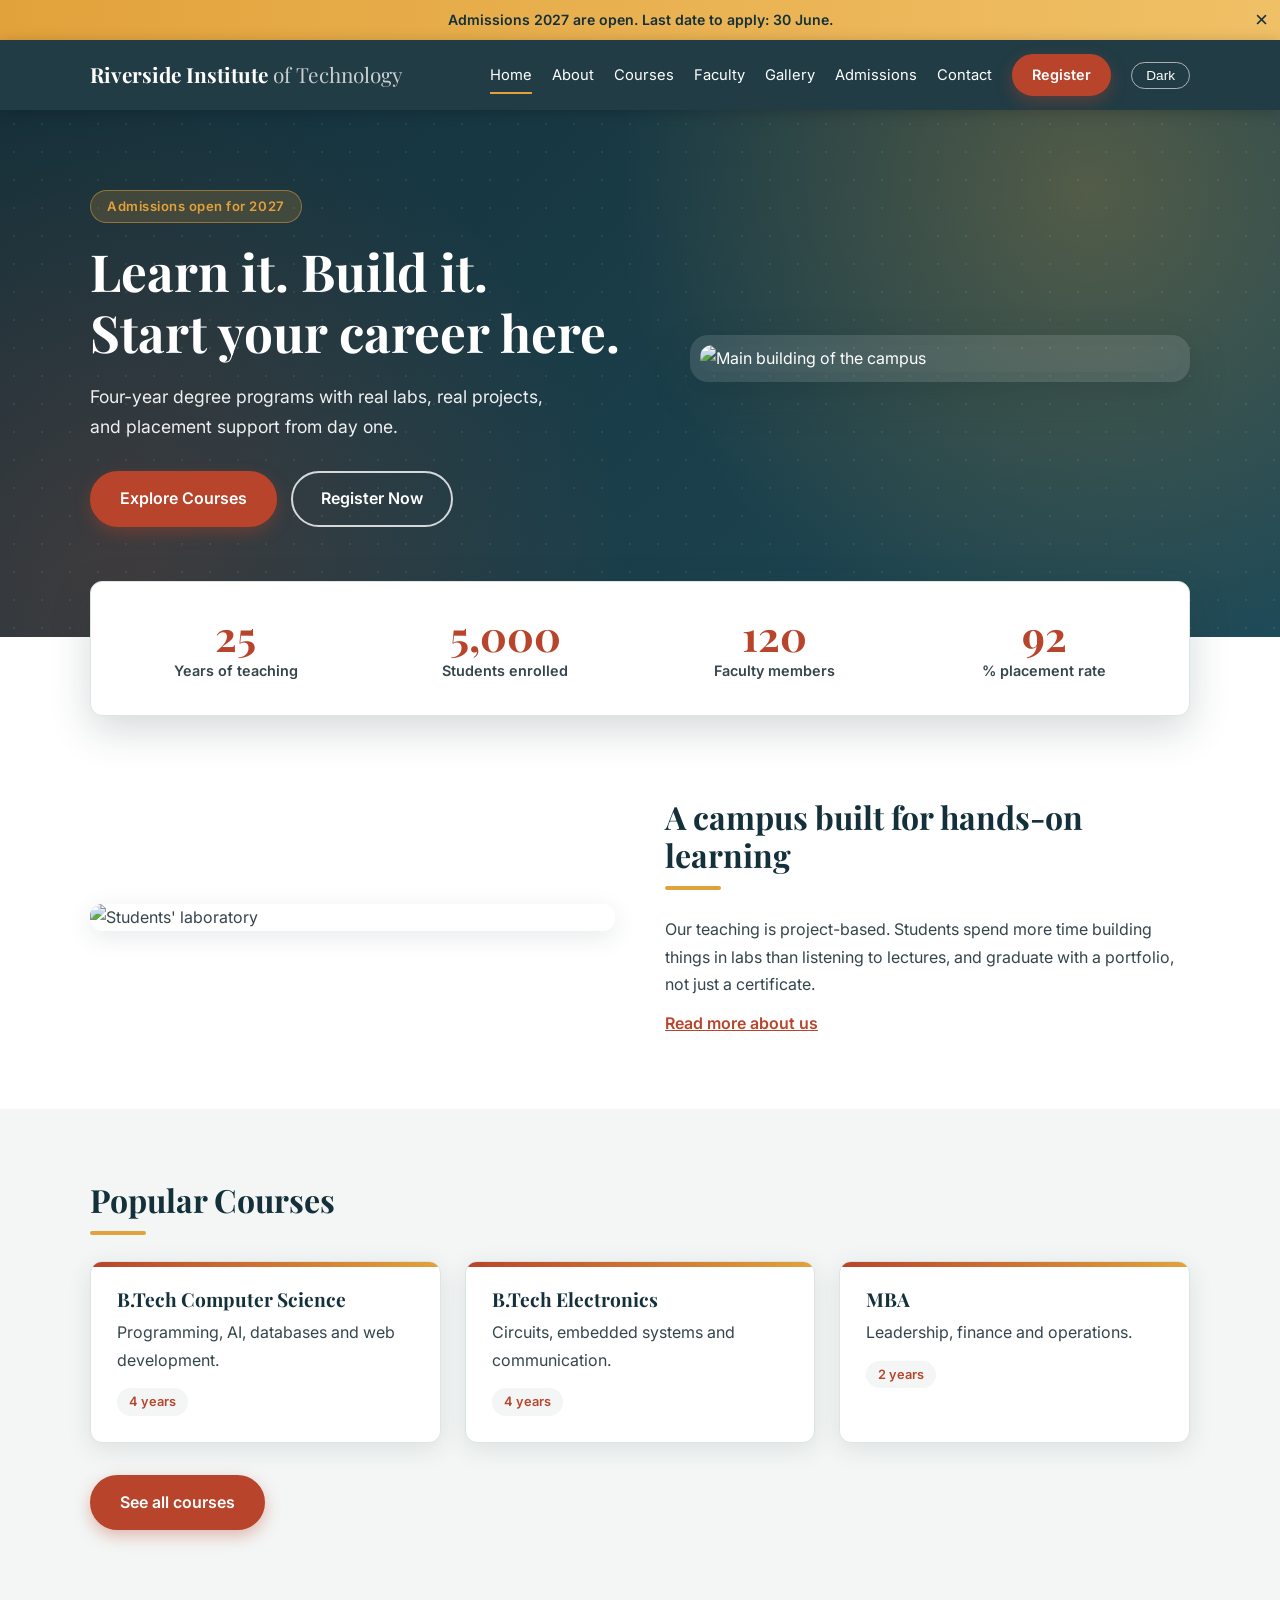
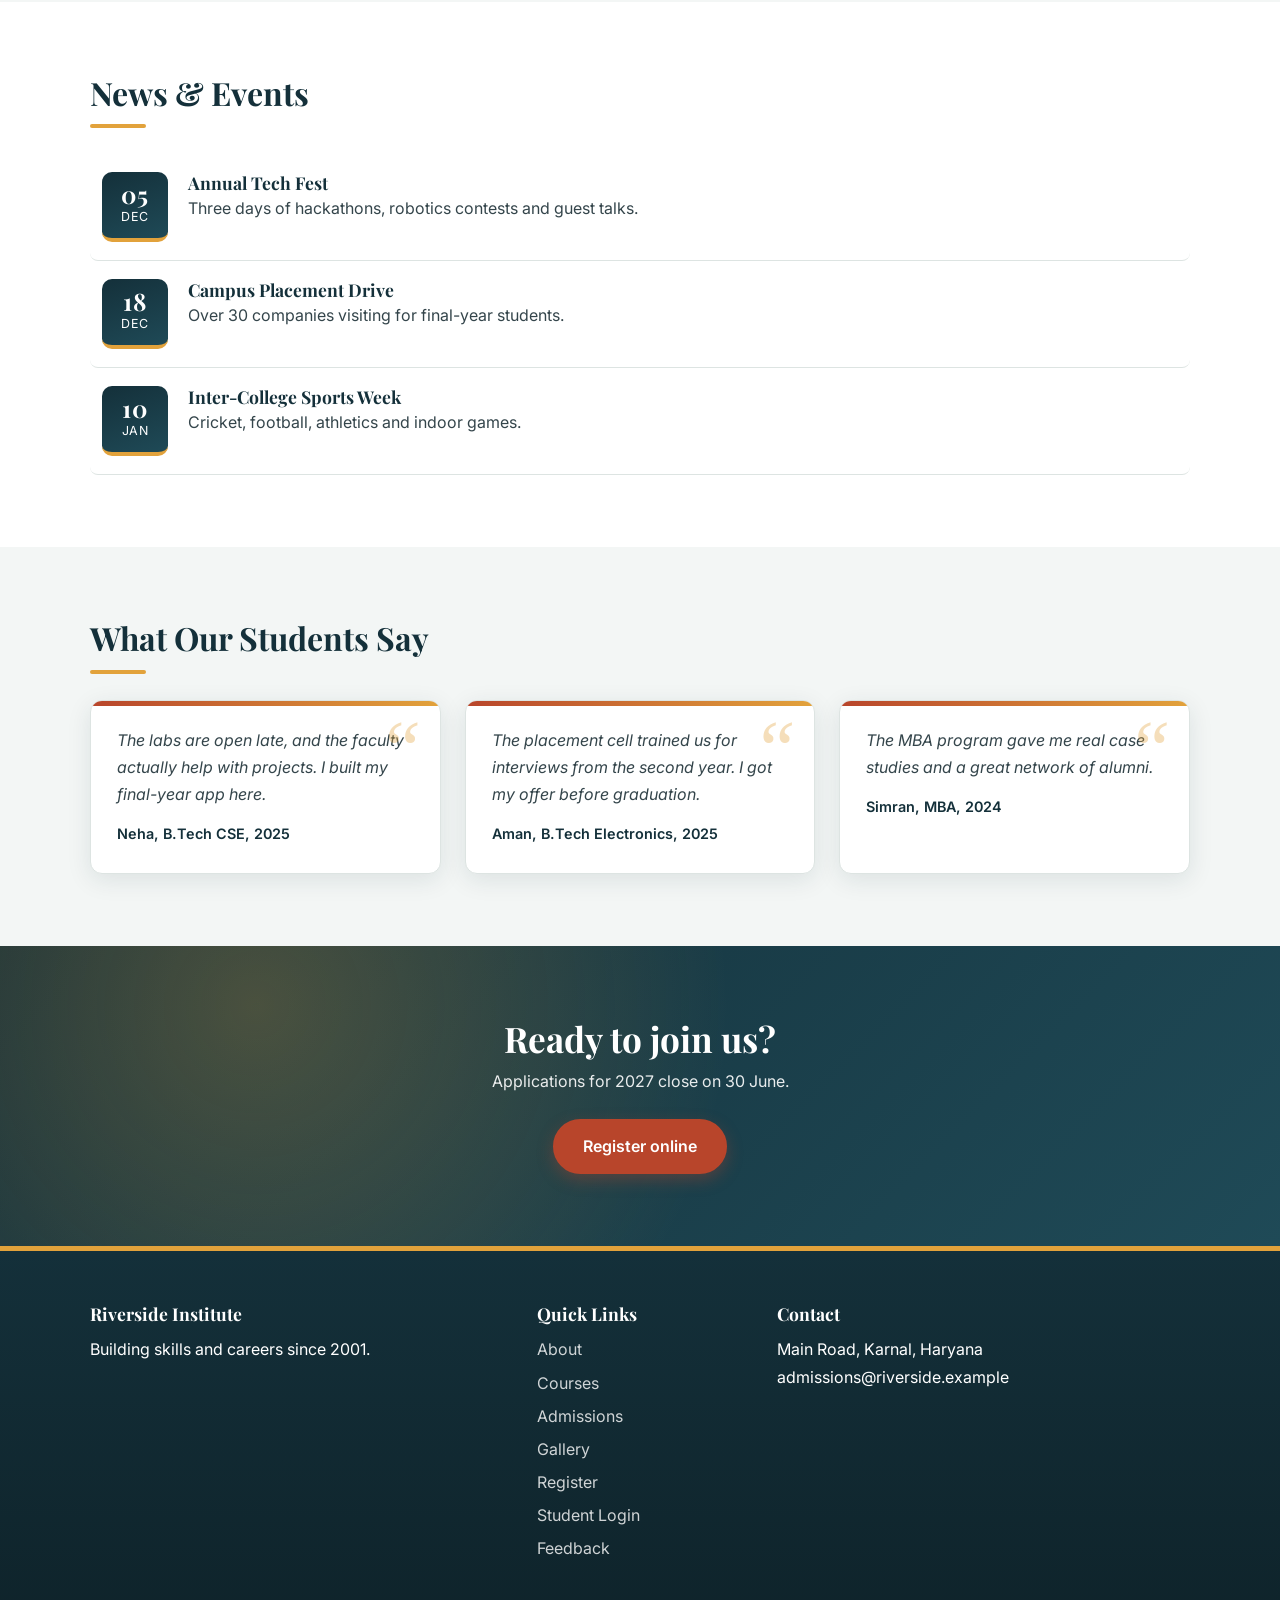
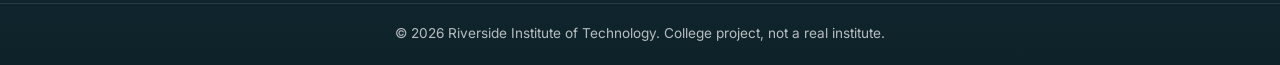
==== index.html @ 5cc5d1d5 "Add files via upload" ====
<!DOCTYPE html>
<html lang="en">
<head>
  <meta charset="UTF-8">
  <meta name="viewport" content="width=device-width, initial-scale=1.0">
  <title>Home | Riverside Institute of Technology</title>
  <link rel="preconnect" href="https://fonts.googleapis.com">
  <link rel="preconnect" href="https://fonts.gstatic.com" crossorigin>
  <link href="https://fonts.googleapis.com/css2?family=Inter:wght@400;600&family=Playfair+Display:wght@600;700&display=swap" rel="stylesheet">
  <link rel="stylesheet" href="style.css">
</head>
<body>
  <div id="announce" class="announce"><span>Admissions 2027 are open. Last date to apply: 30 June.</span><button id="announce-close" aria-label="Close announcement">&times;</button></div>

  <!-- HEADER (same on every page) -->
  <header class="site-header">
    <div class="container header-inner">
      <a href="index.html" class="logo">Riverside Institute<span> of Technology</span></a>
      <button id="menu-btn" class="menu-btn" aria-label="Open menu">Menu</button>
      <nav id="nav" class="nav">
        <a href="index.html" class="current">Home</a>
        <a href="about.html">About</a>
        <a href="courses.html">Courses</a>
        <a href="faculty.html">Faculty</a>
        <a href="gallery.html">Gallery</a>
        <a href="admissions.html">Admissions</a>
        <a href="contact.html">Contact</a>
        <a href="register.html" class="btn btn-small">Register</a>
        <button id="theme-btn" class="theme-btn" aria-label="Switch dark mode">Dark</button>
      </nav>
    </div>
  </header>


  <section class="hero">
    <div class="container hero-grid">
      <div>
        <span class="eyebrow">Admissions open for 2027</span>
        <h1>Learn it. Build it.<br>Start your career here.</h1>
        <p>Four-year degree programs with real labs, real projects, and placement support from day one.</p>
        <a href="courses.html" class="btn">Explore Courses</a>
        <a href="register.html" class="btn btn-outline">Register Now</a>
      </div>
      <div class="hero-img"><img src="images/campus.svg" alt="Main building of the campus" class="photo"></div>
    </div>
  </section>

  <section class="stats">
    <div class="container stats-grid">
      <div><strong data-target="25">0</strong><span>Years of teaching</span></div>
      <div><strong data-target="5000">0</strong><span>Students enrolled</span></div>
      <div><strong data-target="120">0</strong><span>Faculty members</span></div>
      <div><strong data-target="92">0</strong><span>% placement rate</span></div>
    </div>
  </section>

  <section class="section">
    <div class="container two-col">
      <img src="images/lab.svg" alt="Students' laboratory" class="photo" loading="lazy">
      <div>
        <h2>A campus built for hands-on learning</h2>
        <p>Our teaching is project-based. Students spend more time building things in labs than listening to lectures, and graduate with a portfolio, not just a certificate.</p>
        <p><a class="link" href="about.html">Read more about us</a></p>
      </div>
    </div>
  </section>

  <section class="section alt">
    <div class="container">
      <h2>Popular Courses</h2>
      <div class="cards">
        <article class="card"><h3>B.Tech Computer Science</h3><p>Programming, AI, databases and web development.</p><small>4 years</small></article>
        <article class="card"><h3>B.Tech Electronics</h3><p>Circuits, embedded systems and communication.</p><small>4 years</small></article>
        <article class="card"><h3>MBA</h3><p>Leadership, finance and operations.</p><small>2 years</small></article>
      </div>
      <p class="more"><a class="btn" href="courses.html">See all courses</a></p>
    </div>
  </section>

  <section class="section">
    <div class="container">
      <h2>News &amp; Events</h2>
      <ul class="events">
        <li><div class="date"><b>05</b>Dec</div><div><h3>Annual Tech Fest</h3><p>Three days of hackathons, robotics contests and guest talks.</p></div></li>
        <li><div class="date"><b>18</b>Dec</div><div><h3>Campus Placement Drive</h3><p>Over 30 companies visiting for final-year students.</p></div></li>
        <li><div class="date"><b>10</b>Jan</div><div><h3>Inter-College Sports Week</h3><p>Cricket, football, athletics and indoor games.</p></div></li>
      </ul>
    </div>
  </section>

  <section class="section alt">
    <div class="container">
      <h2>What Our Students Say</h2>
      <div class="cards">
        <blockquote class="card quote">The labs are open late, and the faculty actually help with projects. I built my final-year app here.<cite>Neha, B.Tech CSE, 2025</cite></blockquote>
        <blockquote class="card quote">The placement cell trained us for interviews from the second year. I got my offer before graduation.<cite>Aman, B.Tech Electronics, 2025</cite></blockquote>
        <blockquote class="card quote">The MBA program gave me real case studies and a great network of alumni.<cite>Simran, MBA, 2024</cite></blockquote>
      </div>
    </div>
  </section>

  <section class="cta">
    <div class="container"><h2>Ready to join us?</h2><p>Applications for 2027 close on 30 June.</p><a href="register.html" class="btn">Register online</a></div>
  </section>

  <!-- FOOTER (same on every page) -->
  <footer class="footer">
    <div class="container footer-grid">
      <div><h3>Riverside Institute</h3><p>Building skills and careers since 2001.</p></div>
      <div><h3>Quick Links</h3><a href="about.html">About</a><a href="courses.html">Courses</a><a href="admissions.html">Admissions</a><a href="gallery.html">Gallery</a><a href="register.html">Register</a><a href="login.html">Student Login</a><a href="feedback.html">Feedback</a></div>
      <div><h3>Contact</h3><p>Main Road, Karnal, Haryana<br>admissions@riverside.example</p></div>
    </div>
    <p class="copy">&copy; 2026 Riverside Institute of Technology. College project, not a real institute.</p>
  </footer>
  <button id="to-top" class="to-top" aria-label="Back to top">&uarr;</button>
  <script src="script.js"></script>
</body>
</html>
---- style.css ----
/* =====================================================================
   STYLE SHEET, used by every page.
   Change colors in section 1 and the whole site updates.
   ===================================================================== */

/* ---------- 1. COLORS, FONTS & BASICS ---------- */
:root {
  --ink: #14303a;        /* deep teal: header, footer, banners */
  --ink-2: #1f4a57;      /* lighter teal for gradients */
  --accent: #b8452b;     /* brick red: buttons */
  --gold: #e2a23b;       /* highlights */
  --heading: #14303a;
  --bg: #ffffff;
  --soft: #f3f6f5;       /* alternate sections */
  --card: #ffffff;
  --line: #dde4e2;
  --text: #34454b;
  --shadow: 0 6px 24px rgba(20, 48, 58, .10);
  --shadow-lg: 0 14px 40px rgba(20, 48, 58, .18);
  --radius: 12px;
}
[data-theme="dark"] {
  --heading: #f0f4f5;
  --bg: #0e181d;
  --soft: #142329;
  --card: #1a2d35;
  --line: #2b434d;
  --text: #cbd8db;
  --shadow: 0 6px 24px rgba(0, 0, 0, .35);
  --shadow-lg: 0 14px 40px rgba(0, 0, 0, .5);
}
* { box-sizing: border-box; margin: 0; padding: 0; }
html { scroll-behavior: smooth; }
body { font-family: "Inter", system-ui, Arial, sans-serif; color: var(--text); background: var(--bg); line-height: 1.7; transition: background .3s, color .3s; }
h1, h2, h3 { font-family: "Playfair Display", Georgia, "Times New Roman", serif; color: var(--heading); line-height: 1.2; }
a { color: inherit; }
img { max-width: 100%; display: block; }
::selection { background: var(--gold); color: #14303a; }
.container { width: 90%; max-width: 1100px; margin: 0 auto; }
.narrow { max-width: 780px; }

/* ---------- 2. BUTTONS ---------- */
.btn { display: inline-block; background: var(--accent); color: #fff; border: 2px solid var(--accent); padding: 12px 28px; text-decoration: none; font-size: 1rem; font-weight: 600; cursor: pointer; border-radius: 999px; box-shadow: 0 6px 16px rgba(184, 69, 43, .35); transition: transform .2s, box-shadow .2s, background .2s; }
.btn:hover { background: #9c3822; border-color: #9c3822; transform: translateY(-2px); box-shadow: 0 10px 22px rgba(184, 69, 43, .4); }
.btn-outline { background: transparent; border-color: rgba(255, 255, 255, .8); margin-left: 10px; box-shadow: none; }
.btn-outline:hover { background: #fff; color: var(--ink); border-color: #fff; box-shadow: none; }
.btn-small { padding: 7px 18px; font-size: .9rem; }
.link { color: var(--accent); font-weight: 600; }
[data-theme="dark"] .link { color: var(--gold); }
:focus-visible { outline: 3px solid var(--gold); outline-offset: 3px; }

/* ---------- 3. ANNOUNCEMENT + HEADER ---------- */
.announce { background: linear-gradient(90deg, #e2a23b, #f0c066); color: #14303a; text-align: center; padding: 8px 44px; font-size: .88rem; font-weight: 600; position: relative; }
.announce.gone { display: none; }
.announce button { position: absolute; right: 12px; top: 50%; transform: translateY(-50%); background: none; border: none; font-size: 1.4rem; cursor: pointer; color: inherit; }
.site-header { background: rgba(20, 48, 58, .94); backdrop-filter: blur(10px); position: sticky; top: 0; z-index: 10; box-shadow: 0 2px 14px rgba(0, 0, 0, .2); }
.header-inner { display: flex; justify-content: space-between; align-items: center; padding: 14px 0; }
.logo { color: #fff; text-decoration: none; font-family: "Playfair Display", Georgia, serif; font-size: 1.3rem; font-weight: 700; }
.logo span { font-weight: 400; opacity: .75; }
.nav { display: flex; align-items: center; gap: 20px; }
.nav a:not(.btn) { color: #fff; text-decoration: none; padding: 4px 0; font-size: .92rem; position: relative; }
.nav a:not(.btn)::after { content: ""; position: absolute; left: 0; bottom: -2px; height: 2px; width: 0; background: var(--gold); transition: width .25s; }
.nav a:not(.btn):hover::after, .nav a.current::after { width: 100%; }
.menu-btn, .theme-btn { background: none; color: #fff; border: 1px solid rgba(255, 255, 255, .6); padding: 5px 14px; cursor: pointer; border-radius: 999px; font-size: .85rem; transition: background .2s; }
.theme-btn:hover, .menu-btn:hover { background: rgba(255, 255, 255, .15); }
.menu-btn { display: none; }

/* ---------- 4. HERO & PAGE BANNERS ---------- */
.hero { color: #fff; padding: 80px 0 110px; position: relative; overflow: hidden;
  background: radial-gradient(circle at 85% 15%, rgba(226, 162, 59, .28), transparent 40%),
              radial-gradient(circle at 10% 90%, rgba(184, 69, 43, .25), transparent 40%),
              linear-gradient(135deg, var(--ink) 0%, var(--ink-2) 100%); }
.hero::after { content: ""; position: absolute; inset: 0; background-image: radial-gradient(rgba(255, 255, 255, .07) 1.5px, transparent 1.5px); background-size: 28px 28px; pointer-events: none; }
.hero-grid { display: grid; grid-template-columns: 1.1fr 1fr; gap: 50px; align-items: center; position: relative; z-index: 1; }
.eyebrow { display: inline-block; background: rgba(226, 162, 59, .18); color: var(--gold); border: 1px solid rgba(226, 162, 59, .5); padding: 4px 16px; border-radius: 999px; font-size: .82rem; font-weight: 600; letter-spacing: .04em; margin-bottom: 18px; }
.hero h1 { color: #fff; font-size: 3.2rem; margin-bottom: 18px; }
.hero p { margin-bottom: 30px; font-size: 1.1rem; opacity: .92; max-width: 480px; }
.hero-img { padding: 10px; background: rgba(255, 255, 255, .12); border-radius: 18px; transform: rotate(2deg); box-shadow: var(--shadow-lg); }
.hero-img .photo { border-radius: 12px; }
.page-banner { color: #fff; padding: 56px 0; position: relative; overflow: hidden;
  background: radial-gradient(circle at 90% 20%, rgba(226, 162, 59, .25), transparent 45%), linear-gradient(135deg, var(--ink) 0%, var(--ink-2) 100%); }
.page-banner h1 { color: #fff; font-size: 2.5rem; }
.page-banner p { opacity: .85; margin-top: 8px; }
.page-banner h1::after { content: ""; display: block; width: 60px; height: 4px; background: var(--gold); margin-top: 14px; border-radius: 2px; }

/* ---------- 5. STATS (floating card) ---------- */
.stats { margin-top: -56px; position: relative; z-index: 2; padding-bottom: 10px; }
.stats-grid { display: grid; grid-template-columns: repeat(4, 1fr); text-align: center; gap: 20px; background: var(--card); border-radius: var(--radius); box-shadow: var(--shadow-lg); padding: 30px 20px; border: 1px solid var(--line); }
.stats strong { display: block; font-family: "Playfair Display", Georgia, serif; font-size: 2.6rem; color: var(--accent); line-height: 1.1; }
.stats span { font-size: .9rem; font-weight: 600; }

/* ---------- 6. SECTIONS, CARDS, IMAGES ---------- */
.section { padding: 72px 0; }
.section.alt { background: var(--soft); }
.section h2 { font-size: 2rem; margin-bottom: 26px; }
.section h2::after { content: ""; display: block; width: 56px; height: 4px; background: var(--gold); margin-top: 12px; border-radius: 2px; }
.section p + p { margin-top: 12px; }
.two-col { display: grid; grid-template-columns: 1fr 1fr; gap: 50px; align-items: center; }
.cards { display: grid; grid-template-columns: repeat(3, 1fr); gap: 24px; }
.card { background: var(--card); border: 1px solid var(--line); border-radius: var(--radius); padding: 26px; position: relative; overflow: hidden; box-shadow: var(--shadow); transition: transform .25s, box-shadow .25s; }
.card::before { content: ""; position: absolute; inset: 0 0 auto 0; height: 5px; background: linear-gradient(90deg, var(--accent), var(--gold)); }
.card[data-category="computing"]::before { background: linear-gradient(90deg, #2f6fb0, #5aa5e0); }
.card[data-category="engineering"]::before { background: linear-gradient(90deg, #d08a1c, #f0c066); }
.card[data-category="management"]::before { background: linear-gradient(90deg, #2e8f57, #6cc78f); }
.card:hover { transform: translateY(-6px); box-shadow: var(--shadow-lg); }
.card h3 { margin-bottom: 8px; font-size: 1.2rem; }
.card small { display: inline-block; margin-top: 14px; padding: 3px 12px; background: var(--soft); border-radius: 999px; color: var(--accent); font-weight: 600; font-size: .8rem; }
[data-theme="dark"] .card small { color: var(--gold); }
.card.hidden { display: none; }
.photo { width: 100%; height: auto; border-radius: var(--radius); box-shadow: var(--shadow); }
.photo.round { border-radius: 50%; max-width: 150px; margin: 0 auto 14px; border: 4px solid var(--card); box-shadow: 0 0 0 3px var(--gold), var(--shadow); }
.person { text-align: center; }
.role { display: block; color: var(--accent); margin-bottom: 8px; font-size: .9rem; }
[data-theme="dark"] .role { color: var(--gold); }
.principal .photo.round { max-width: 220px; }
.more { margin-top: 32px; }
.quote { font-style: italic; }
.quote::after { content: "\201C"; position: absolute; right: 18px; top: 8px; font-family: Georgia, serif; font-size: 5rem; line-height: 1; color: var(--gold); opacity: .35; }
.quote cite { display: block; margin-top: 14px; font-style: normal; font-weight: 600; color: var(--heading); font-size: .9rem; }
.cta { color: #fff; text-align: center; padding: 72px 0; background: radial-gradient(circle at 20% 20%, rgba(226, 162, 59, .25), transparent 45%), linear-gradient(135deg, var(--ink), var(--ink-2)); }
.cta h2 { color: #fff; font-size: 2.2rem; margin-bottom: 8px; }
.cta p { margin-bottom: 24px; opacity: .9; }

/* ---------- 7. LISTS, TABLE, FAQ, FILTERS ---------- */
.events { list-style: none; }
.events li { display: flex; gap: 20px; padding: 18px 12px; border-bottom: 1px solid var(--line); border-radius: 8px; transition: background .2s; }
.events li:hover { background: var(--soft); }
.events h3 { font-size: 1.1rem; margin-bottom: 2px; }
.date { background: linear-gradient(160deg, var(--ink), var(--ink-2)); color: #fff; text-align: center; min-width: 66px; height: 70px; padding-top: 10px; border-radius: 10px; font-size: .78rem; text-transform: uppercase; letter-spacing: .05em; border-bottom: 4px solid var(--gold); }
.date b { display: block; font-size: 1.5rem; line-height: 1; font-family: "Playfair Display", Georgia, serif; }
.timeline { list-style: none; border-left: 3px solid var(--line); margin-left: 10px; }
.timeline li { position: relative; padding: 0 0 22px 28px; }
.timeline li::before { content: ""; position: absolute; left: -11px; top: 6px; width: 19px; height: 19px; border-radius: 50%; background: var(--accent); border: 4px solid var(--bg); box-shadow: 0 0 0 2px var(--accent); }
.timeline b { color: var(--accent); font-family: "Playfair Display", Georgia, serif; font-size: 1.15rem; display: inline-block; min-width: 54px; }
[data-theme="dark"] .timeline b { color: var(--gold); }
.steps { list-style: none; counter-reset: step; }
.steps li { counter-increment: step; position: relative; padding: 6px 0 22px 58px; }
.steps li::before { content: counter(step); position: absolute; left: 0; top: 0; width: 40px; height: 40px; border-radius: 50%; background: linear-gradient(135deg, var(--accent), #d9683d); color: #fff; font-weight: 700; display: flex; align-items: center; justify-content: center; box-shadow: 0 4px 10px rgba(184, 69, 43, .35); }
.table-wrap { overflow-x: auto; margin-bottom: 18px; border-radius: var(--radius); box-shadow: var(--shadow); }
table { border-collapse: collapse; width: 100%; background: var(--card); }
th, td { padding: 12px 16px; text-align: left; border-bottom: 1px solid var(--line); }
th { background: var(--ink); color: #fff; font-weight: 600; }
tr:nth-child(even) td { background: var(--soft); }
details { border: 1px solid var(--line); background: var(--card); margin-bottom: 12px; padding: 16px 20px; border-radius: 10px; box-shadow: var(--shadow); transition: border-color .2s; }
details[open] { border-color: var(--gold); }
summary { cursor: pointer; font-weight: 600; color: var(--heading); }
details p { margin-top: 10px; }
.filters { margin-bottom: 28px; display: flex; gap: 10px; flex-wrap: wrap; }
.filter { padding: 9px 22px; border: 2px solid var(--ink); background: var(--card); color: var(--heading); cursor: pointer; border-radius: 999px; font-weight: 600; font-family: inherit; transition: all .2s; }
[data-theme="dark"] .filter { border-color: var(--line); }
.filter.active, .filter:hover { background: var(--ink); color: #fff; border-color: var(--ink); transform: translateY(-1px); }

/* ---------- 8. GALLERY + LIGHTBOX ---------- */
.hint { margin-bottom: 18px; }
.gallery { display: grid; grid-template-columns: repeat(3, 1fr); gap: 22px; }
.gallery figure { background: var(--card); border: 1px solid var(--line); border-radius: var(--radius); overflow: hidden; box-shadow: var(--shadow); transition: transform .25s, box-shadow .25s; }
.gallery figure:hover { transform: translateY(-5px); box-shadow: var(--shadow-lg); }
.gallery .gallery-img { width: 100%; cursor: zoom-in; transition: transform .5s; }
.gallery figure:hover .gallery-img { transform: scale(1.06); }
.gallery figure { overflow: hidden; }
.gallery figcaption { padding: 12px 16px; font-weight: 600; color: var(--heading); position: relative; background: var(--card); }
.lightbox { display: none; position: fixed; inset: 0; background: rgba(5, 12, 15, .92); z-index: 50; align-items: center; justify-content: center; flex-direction: column; padding: 20px; cursor: pointer; }
.lightbox.open { display: flex; animation: fade .25s; }
.lightbox img { max-height: 80vh; border-radius: var(--radius); box-shadow: var(--shadow-lg); }
.lightbox p { color: #fff; margin-top: 14px; font-weight: 600; }
@keyframes fade { from { opacity: 0; } to { opacity: 1; } }

/* ---------- 9. FORMS & MAP ---------- */
form label { display: block; font-weight: 600; margin: 14px 0 5px; color: var(--heading); font-size: .93rem; }
form input, form textarea, form select { width: 100%; padding: 12px 14px; border: 1.5px solid var(--line); border-radius: 10px; font: inherit; background: var(--bg); color: var(--text); transition: border-color .2s, box-shadow .2s; }
form input:focus, form textarea:focus, form select:focus { outline: none; border-color: var(--gold); box-shadow: 0 0 0 4px rgba(226, 162, 59, .25); }
form .btn { margin-top: 16px; }
.form-msg { margin-top: 12px; font-weight: 600; }
.form-msg.error { color: #e0584c; }
.form-msg.ok { color: #2e9e57; }
.map { width: 100%; height: 260px; border: 0; margin-top: 22px; border-radius: var(--radius); box-shadow: var(--shadow); }
[hidden] { display: none !important; }
.form-card { background: var(--card); border: 1px solid var(--line); border-radius: 16px; padding: 36px; box-shadow: var(--shadow-lg); position: relative; overflow: hidden; }
.form-card::before { content: ""; position: absolute; inset: 0 0 auto 0; height: 6px; background: linear-gradient(90deg, var(--accent), var(--gold)); }
.form-card h2 { margin-bottom: 8px; }
.form-grid { display: grid; grid-template-columns: 1fr 1fr; gap: 0 22px; margin-bottom: 8px; }
.field { margin-top: 4px; }
.field.full { grid-column: 1 / -1; }
.field .err { display: block; min-height: 1.3em; color: #e0584c; font-size: .84rem; margin-top: 3px; }
.field.invalid input, .field.invalid select, .field.invalid textarea { border-color: #e0584c; background: rgba(224, 88, 76, .06); }
.radios { display: flex; gap: 18px; flex-wrap: wrap; padding: 8px 0; }
.radios label, label.inline { display: inline-flex; align-items: center; gap: 8px; font-weight: 400; margin: 0; cursor: pointer; }
.radios input, label.inline input { width: auto; accent-color: var(--accent); }
.small { margin-top: 16px; font-size: .9rem; }
.small-box { max-width: 540px; }
.success-box { background: var(--card); border: 2px solid #2e9e57; border-radius: var(--radius); padding: 26px; margin-bottom: 26px; box-shadow: var(--shadow); animation: fade .4s; }
.success-box h2 { color: #2e9e57; margin-bottom: 10px; }

/* ---------- 10. FOOTER + BACK TO TOP ---------- */
.footer { background: linear-gradient(180deg, var(--ink), #0e2229); color: #fff; padding: 52px 0 20px; border-top: 5px solid var(--gold); }
.footer-grid { display: grid; grid-template-columns: 2fr 1fr 2fr; gap: 34px; }
.footer h3 { color: #fff; font-size: 1.1rem; margin-bottom: 12px; }
.footer a { display: block; text-decoration: none; opacity: .8; margin-bottom: 6px; transition: opacity .2s, transform .2s; }
.footer a:hover { opacity: 1; transform: translateX(4px); color: var(--gold); }
.copy { text-align: center; margin-top: 34px; padding-top: 18px; border-top: 1px solid rgba(255, 255, 255, .15); opacity: .7; font-size: .85rem; }
.to-top { position: fixed; bottom: 22px; right: 22px; width: 46px; height: 46px; border-radius: 50%; border: none; background: var(--accent); color: #fff; font-size: 1.3rem; cursor: pointer; display: none; box-shadow: 0 6px 16px rgba(0, 0, 0, .3); transition: transform .2s; }
.to-top:hover { transform: translateY(-3px); }
.to-top.show { display: block; }

/* ---------- 11. ANIMATIONS ----------
   .reveal is added by script.js so items fade up as you scroll. */
.reveal { opacity: 0; transform: translateY(26px); transition: opacity .6s ease, transform .6s ease; }
.reveal.visible { opacity: 1; transform: none; }
.hero-grid > * { animation: rise .8s ease both; }
.hero-grid > *:nth-child(2) { animation-delay: .15s; }
@keyframes rise { from { opacity: 0; transform: translateY(24px); } to { opacity: 1; transform: none; } }
@media (prefers-reduced-motion: reduce) {
  html { scroll-behavior: auto; }
  *, *::before, *::after { animation: none !important; transition: none !important; }
  .reveal { opacity: 1; transform: none; }
}

/* ---------- 12. TABLET & MOBILE ---------- */
@media (max-width: 1100px) { .logo span { display: none; } }
@media (max-width: 800px) {
  .menu-btn { display: block; }
  .nav { display: none; position: absolute; top: 100%; left: 0; right: 0; flex-direction: column; align-items: flex-start; gap: 14px; background: var(--ink); padding: 18px 5% 22px; box-shadow: 0 12px 20px rgba(0, 0, 0, .25); }
  .nav.open { display: flex; }
  .hero { padding: 56px 0 100px; }
  .hero h1 { font-size: 2.2rem; }
  .hero-img { transform: none; }
  .btn-outline { margin: 12px 0 0; }
  .cards, .two-col, .hero-grid, .footer-grid, .gallery, .form-grid { grid-template-columns: 1fr; }
  .stats-grid { grid-template-columns: 1fr 1fr; }
  .section { padding: 54px 0; }
  .form-card { padding: 22px; }
  .page-banner h1 { font-size: 2rem; }
}
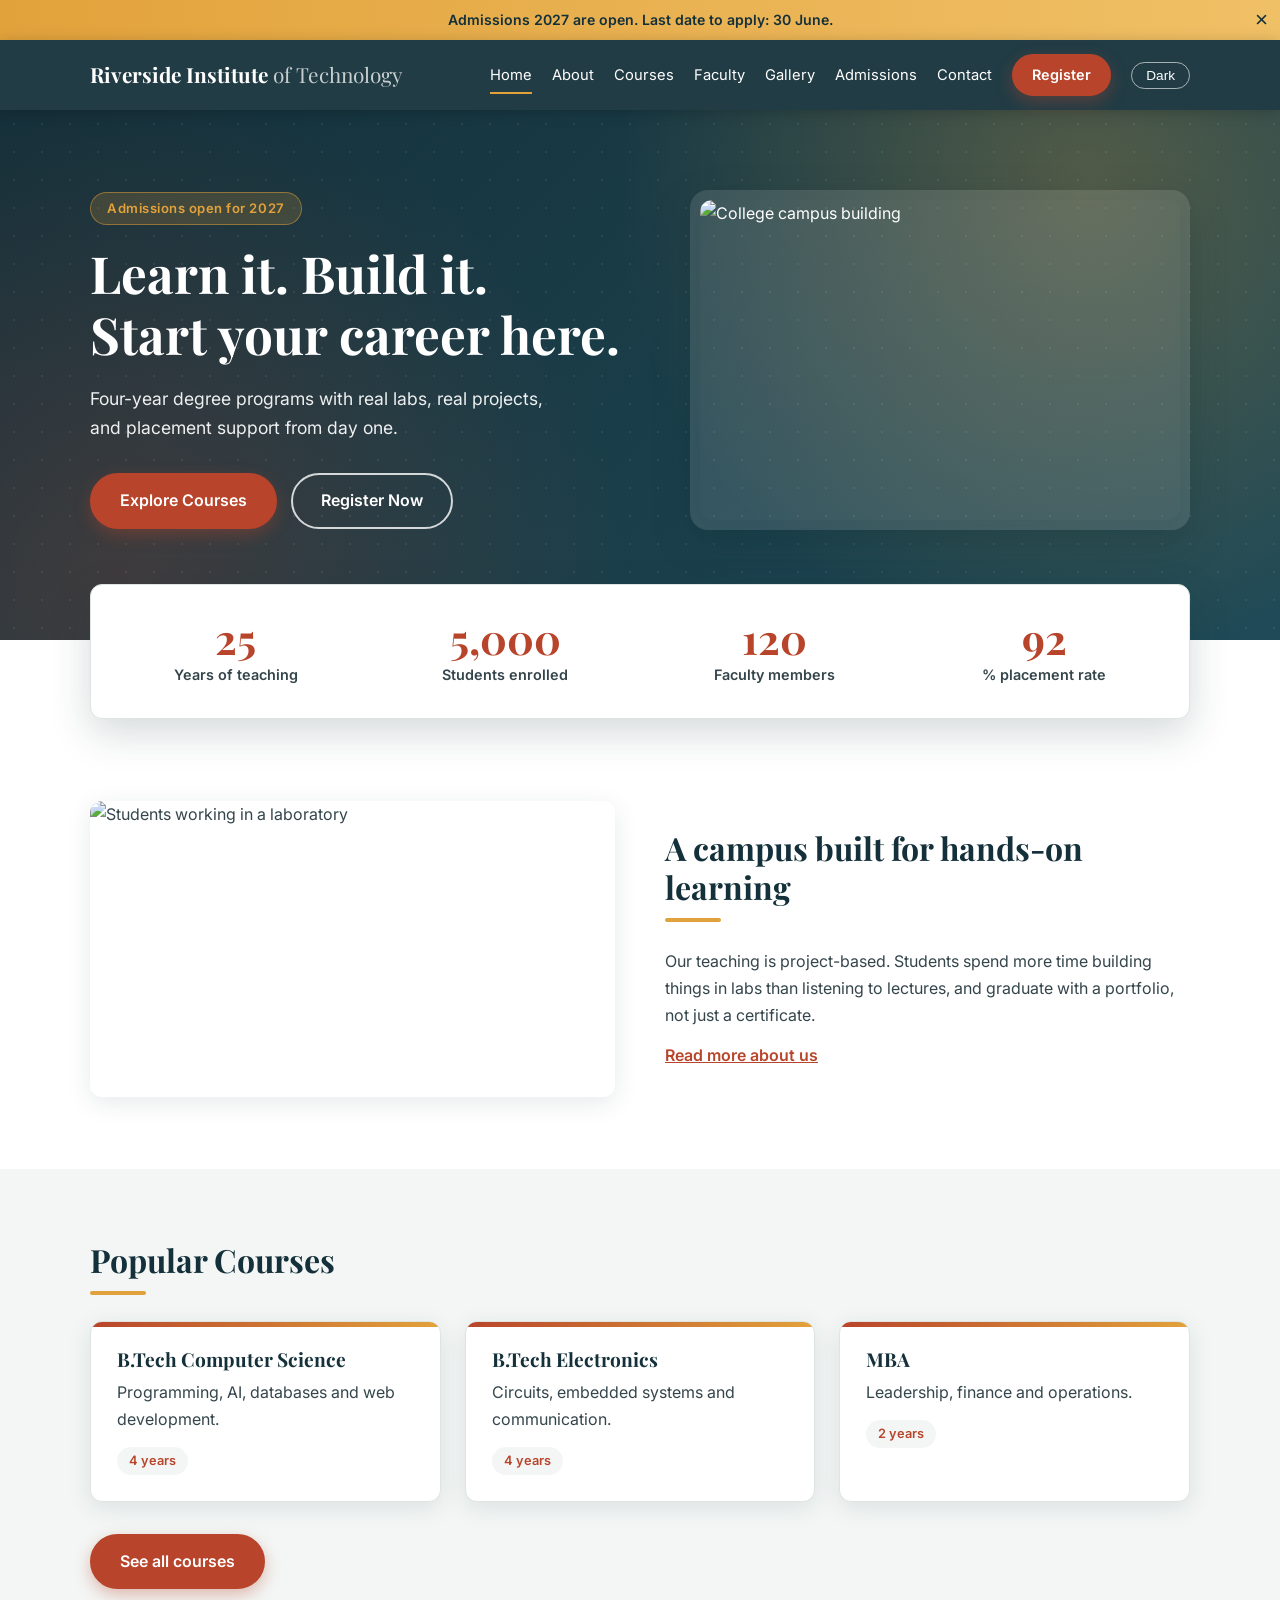
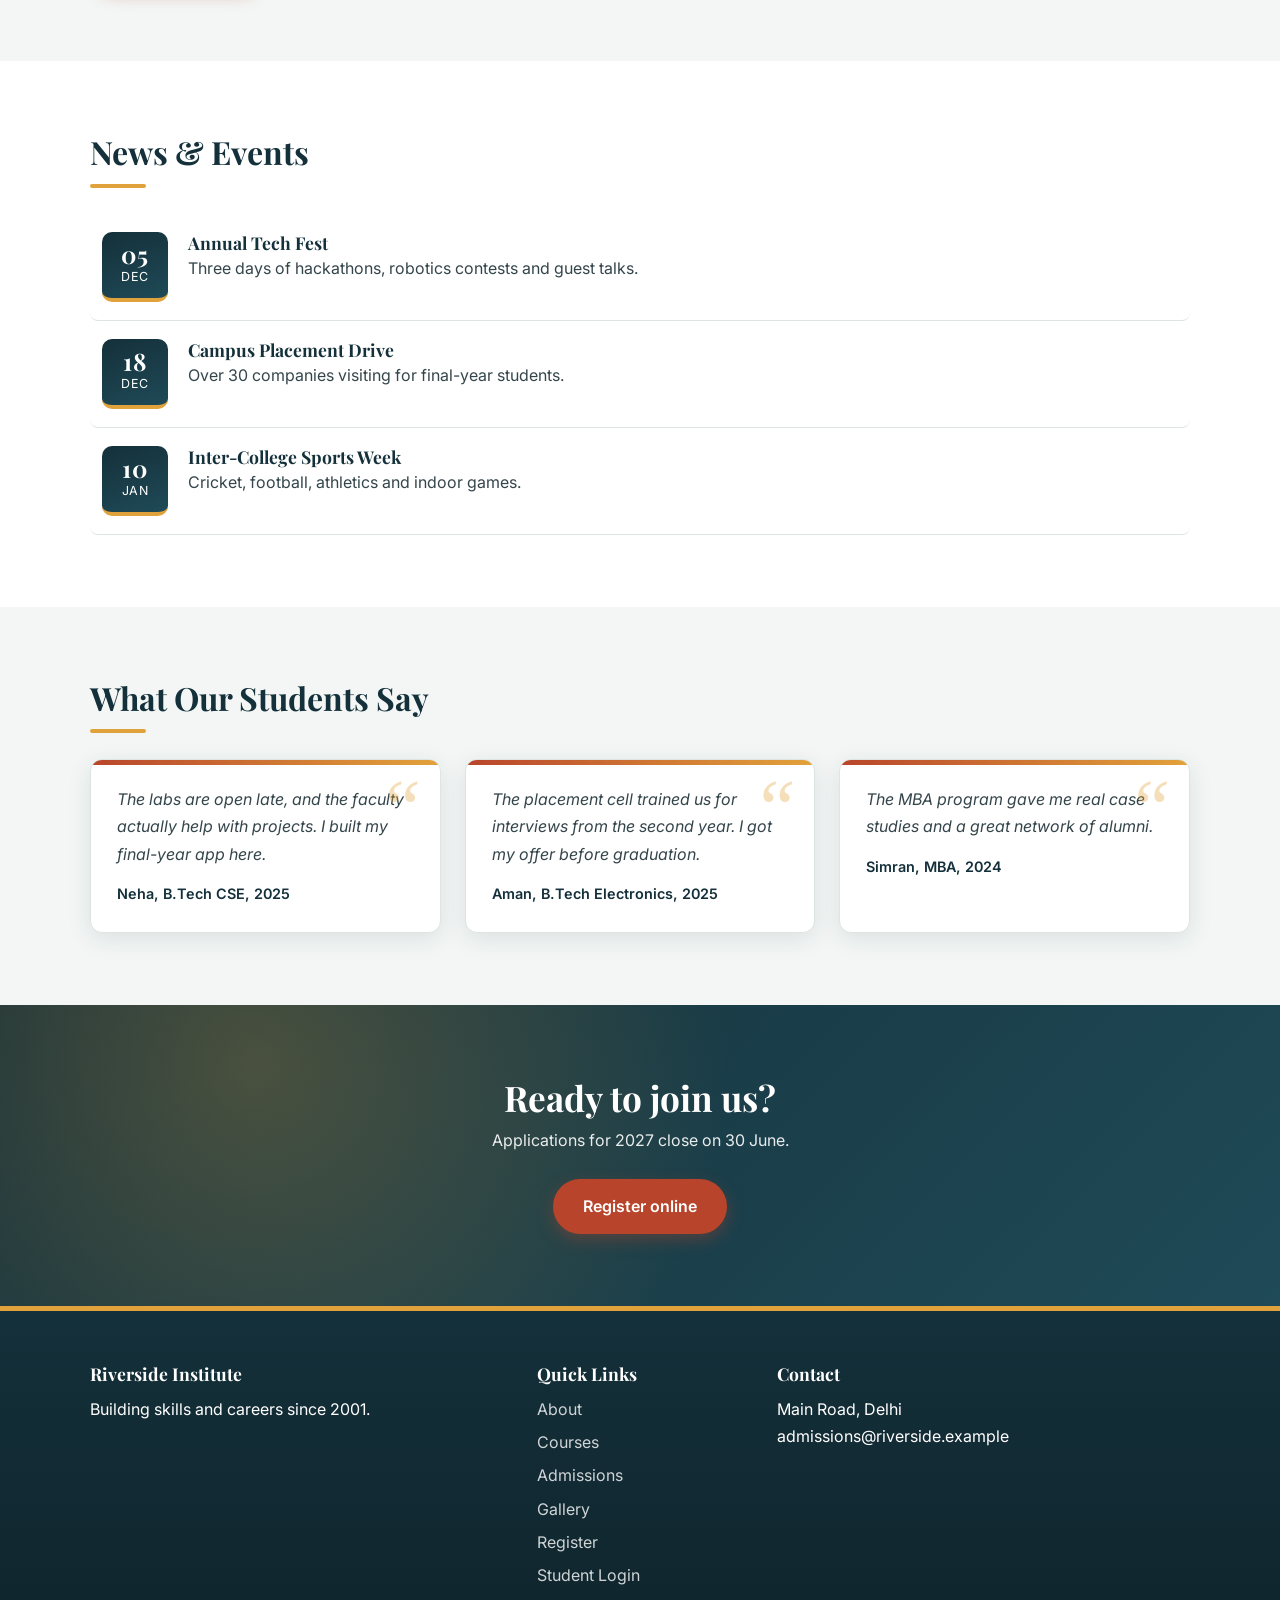
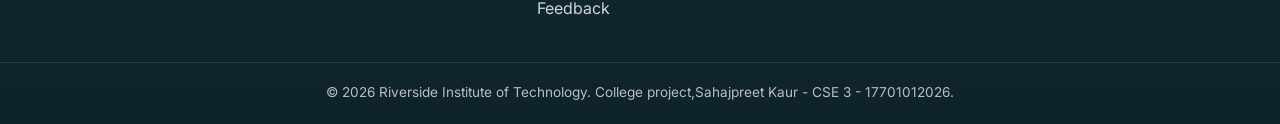
==== commit 69b591c6: "Add files via upload" ====
--- a/index.html
+++ b/index.html
@@ -12,7 +12,6 @@
 <body>
   <div id="announce" class="announce"><span>Admissions 2027 are open. Last date to apply: 30 June.</span><button id="announce-close" aria-label="Close announcement">&times;</button></div>
 
-  <!-- HEADER (same on every page) -->
   <header class="site-header">
     <div class="container header-inner">
       <a href="index.html" class="logo">Riverside Institute<span> of Technology</span></a>
@@ -41,7 +40,7 @@
         <a href="courses.html" class="btn">Explore Courses</a>
         <a href="register.html" class="btn btn-outline">Register Now</a>
       </div>
-      <div class="hero-img"><img src="images/campus.svg" alt="Main building of the campus" class="photo"></div>
+      <div class="hero-img"><img src="images/hero.jpg" alt="College campus building" class="photo"></div>
     </div>
   </section>
 
@@ -56,7 +55,7 @@
 
   <section class="section">
     <div class="container two-col">
-      <img src="images/lab.svg" alt="Students' laboratory" class="photo" loading="lazy">
+      <img src="images/lab.jpg" alt="Students working in a laboratory" class="photo" loading="lazy">
       <div>
         <h2>A campus built for hands-on learning</h2>
         <p>Our teaching is project-based. Students spend more time building things in labs than listening to lectures, and graduate with a portfolio, not just a certificate.</p>
@@ -103,14 +102,13 @@
     <div class="container"><h2>Ready to join us?</h2><p>Applications for 2027 close on 30 June.</p><a href="register.html" class="btn">Register online</a></div>
   </section>
 
-  <!-- FOOTER (same on every page) -->
   <footer class="footer">
     <div class="container footer-grid">
       <div><h3>Riverside Institute</h3><p>Building skills and careers since 2001.</p></div>
       <div><h3>Quick Links</h3><a href="about.html">About</a><a href="courses.html">Courses</a><a href="admissions.html">Admissions</a><a href="gallery.html">Gallery</a><a href="register.html">Register</a><a href="login.html">Student Login</a><a href="feedback.html">Feedback</a></div>
-      <div><h3>Contact</h3><p>Main Road, Karnal, Haryana<br>admissions@riverside.example</p></div>
+      <div><h3>Contact</h3><p>Main Road, Delhi<br>admissions@riverside.example</p></div>
     </div>
-    <p class="copy">&copy; 2026 Riverside Institute of Technology. College project, not a real institute.</p>
+    <p class="copy">&copy; 2026 Riverside Institute of Technology. College project,Sahajpreet Kaur - CSE 3 - 17701012026.</p>
   </footer>
   <button id="to-top" class="to-top" aria-label="Back to top">&uarr;</button>
   <script src="script.js"></script>
--- a/style.css
+++ b/style.css
@@ -1,17 +1,11 @@
-/* =====================================================================
-   STYLE SHEET, used by every page.
-   Change colors in section 1 and the whole site updates.
-   ===================================================================== */
-
-/* ---------- 1. COLORS, FONTS & BASICS ---------- */
 :root {
-  --ink: #14303a;        /* deep teal: header, footer, banners */
-  --ink-2: #1f4a57;      /* lighter teal for gradients */
-  --accent: #b8452b;     /* brick red: buttons */
-  --gold: #e2a23b;       /* highlights */
+  --ink: #14303a;      
+  --ink-2: #1f4a57;     
+  --accent: #b8452b;    
+  --gold: #e2a23b;     
   --heading: #14303a;
   --bg: #ffffff;
-  --soft: #f3f6f5;       /* alternate sections */
+  --soft: #f3f6f5;     
   --card: #ffffff;
   --line: #dde4e2;
   --text: #34454b;
@@ -39,7 +33,7 @@
 .container { width: 90%; max-width: 1100px; margin: 0 auto; }
 .narrow { max-width: 780px; }
 
-/* ---------- 2. BUTTONS ---------- */
+/* -2. BUTTONS- */
 .btn { display: inline-block; background: var(--accent); color: #fff; border: 2px solid var(--accent); padding: 12px 28px; text-decoration: none; font-size: 1rem; font-weight: 600; cursor: pointer; border-radius: 999px; box-shadow: 0 6px 16px rgba(184, 69, 43, .35); transition: transform .2s, box-shadow .2s, background .2s; }
 .btn:hover { background: #9c3822; border-color: #9c3822; transform: translateY(-2px); box-shadow: 0 10px 22px rgba(184, 69, 43, .4); }
 .btn-outline { background: transparent; border-color: rgba(255, 255, 255, .8); margin-left: 10px; box-shadow: none; }
@@ -49,7 +43,7 @@
 [data-theme="dark"] .link { color: var(--gold); }
 :focus-visible { outline: 3px solid var(--gold); outline-offset: 3px; }
 
-/* ---------- 3. ANNOUNCEMENT + HEADER ---------- */
+/* - 3. ANNOUNCEMENT + HEADER -*/
 .announce { background: linear-gradient(90deg, #e2a23b, #f0c066); color: #14303a; text-align: center; padding: 8px 44px; font-size: .88rem; font-weight: 600; position: relative; }
 .announce.gone { display: none; }
 .announce button { position: absolute; right: 12px; top: 50%; transform: translateY(-50%); background: none; border: none; font-size: 1.4rem; cursor: pointer; color: inherit; }
@@ -65,7 +59,7 @@
 .theme-btn:hover, .menu-btn:hover { background: rgba(255, 255, 255, .15); }
 .menu-btn { display: none; }
 
-/* ---------- 4. HERO & PAGE BANNERS ---------- */
+/*-- 4. HERO & PAGE BANNERS - */
 .hero { color: #fff; padding: 80px 0 110px; position: relative; overflow: hidden;
   background: radial-gradient(circle at 85% 15%, rgba(226, 162, 59, .28), transparent 40%),
               radial-gradient(circle at 10% 90%, rgba(184, 69, 43, .25), transparent 40%),
@@ -83,13 +77,13 @@
 .page-banner p { opacity: .85; margin-top: 8px; }
 .page-banner h1::after { content: ""; display: block; width: 60px; height: 4px; background: var(--gold); margin-top: 14px; border-radius: 2px; }
 
-/* ---------- 5. STATS (floating card) ---------- */
+/* -5. STATS (floating card) -*/
 .stats { margin-top: -56px; position: relative; z-index: 2; padding-bottom: 10px; }
 .stats-grid { display: grid; grid-template-columns: repeat(4, 1fr); text-align: center; gap: 20px; background: var(--card); border-radius: var(--radius); box-shadow: var(--shadow-lg); padding: 30px 20px; border: 1px solid var(--line); }
 .stats strong { display: block; font-family: "Playfair Display", Georgia, serif; font-size: 2.6rem; color: var(--accent); line-height: 1.1; }
 .stats span { font-size: .9rem; font-weight: 600; }
 
-/* ---------- 6. SECTIONS, CARDS, IMAGES ---------- */
+/* -6. SECTIONS, CARDS, IMAGES -*/
 .section { padding: 72px 0; }
 .section.alt { background: var(--soft); }
 .section h2 { font-size: 2rem; margin-bottom: 26px; }
@@ -121,7 +115,7 @@
 .cta h2 { color: #fff; font-size: 2.2rem; margin-bottom: 8px; }
 .cta p { margin-bottom: 24px; opacity: .9; }
 
-/* ---------- 7. LISTS, TABLE, FAQ, FILTERS ---------- */
+/* - 7. LISTS, TABLE, FAQ, FILTERS -*/
 .events { list-style: none; }
 .events li { display: flex; gap: 20px; padding: 18px 12px; border-bottom: 1px solid var(--line); border-radius: 8px; transition: background .2s; }
 .events li:hover { background: var(--soft); }
@@ -191,7 +185,7 @@
 .success-box { background: var(--card); border: 2px solid #2e9e57; border-radius: var(--radius); padding: 26px; margin-bottom: 26px; box-shadow: var(--shadow); animation: fade .4s; }
 .success-box h2 { color: #2e9e57; margin-bottom: 10px; }
 
-/* ---------- 10. FOOTER + BACK TO TOP ---------- */
+/* --10. FOOTER + BACK TO TOP -*/
 .footer { background: linear-gradient(180deg, var(--ink), #0e2229); color: #fff; padding: 52px 0 20px; border-top: 5px solid var(--gold); }
 .footer-grid { display: grid; grid-template-columns: 2fr 1fr 2fr; gap: 34px; }
 .footer h3 { color: #fff; font-size: 1.1rem; margin-bottom: 12px; }
@@ -202,8 +196,7 @@
 .to-top:hover { transform: translateY(-3px); }
 .to-top.show { display: block; }
 
-/* ---------- 11. ANIMATIONS ----------
-   .reveal is added by script.js so items fade up as you scroll. */
+/* -11. ANIMATIONS - */
 .reveal { opacity: 0; transform: translateY(26px); transition: opacity .6s ease, transform .6s ease; }
 .reveal.visible { opacity: 1; transform: none; }
 .hero-grid > * { animation: rise .8s ease both; }
@@ -231,3 +224,9 @@
   .form-card { padding: 22px; }
   .page-banner h1 { font-size: 2rem; }
 }
+
+/* - 13. PHOTOS -*/
+.gallery .gallery-img { aspect-ratio: 3 / 2; object-fit: cover; }
+.hero-img .photo { aspect-ratio: 3 / 2; object-fit: cover; }
+.two-col .photo { aspect-ratio: 16 / 9; object-fit: cover; }
+.photo.round { aspect-ratio: 1 / 1; object-fit: cover; }
